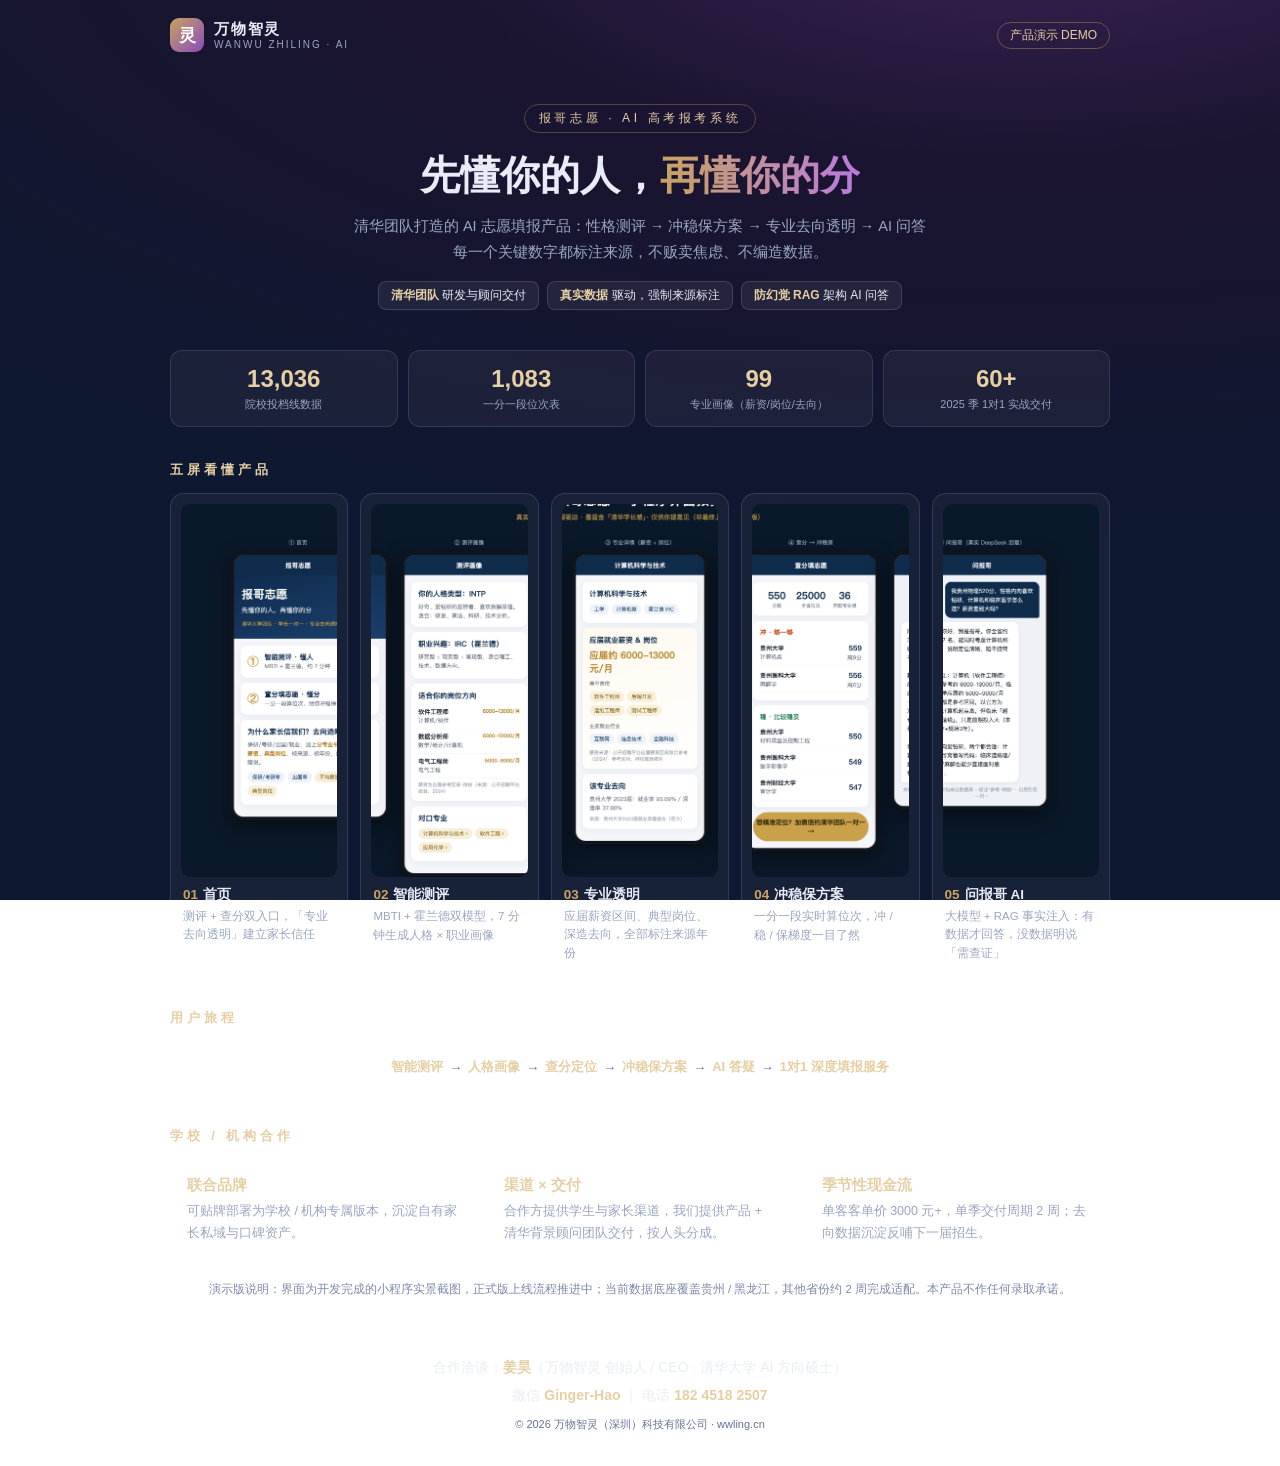
==== baoge/index.html @ a4bbc77d "Add Baoge Zhiyuan product demo page for partner showcase Co-authored-by: Cursor <cursoragent@cursor." ====
<!DOCTYPE html>
<html lang="zh-CN">
<head>
<meta charset="UTF-8">
<meta name="viewport" content="width=device-width, initial-scale=1.0">
<title>报哥志愿 · AI 高考志愿填报系统 — 万物智灵</title>
<meta name="description" content="清华团队打造的 AI 高考志愿填报系统：智能测评 + 冲稳保方案 + 专业去向透明 + AI 问答。真实数据驱动，防幻觉 RAG 架构。">
<style>
  :root{--ink:#0e1830;--navy:#13203a;--purple:#6b2d8f;--gold:#c9a35f;--gold-l:#e6cfa3;--txt:#e9ecf6;--mut:#9aa6c0;}
  *{margin:0;padding:0;box-sizing:border-box;}
  body{font-family:"PingFang SC","Hiragino Sans GB","Microsoft YaHei",sans-serif;background:
    radial-gradient(120% 70% at 80% -10%,#3b2354 0%,#1b1430 40%,#0e1830 100%) fixed;color:var(--txt);}
  .wrap{max-width:980px;margin:0 auto;padding:0 20px;}
  header{display:flex;align-items:center;justify-content:space-between;padding:18px 0;}
  .logo{display:flex;align-items:center;gap:10px;}
  .mark{width:34px;height:34px;border-radius:9px;background:linear-gradient(135deg,var(--gold),#8a4bbb);
    display:flex;align-items:center;justify-content:center;font-weight:900;color:#fff;font-size:17px;}
  .lt{font-weight:800;letter-spacing:.12em;font-size:15px;}
  .lt small{display:block;color:var(--mut);font-weight:400;font-size:10px;letter-spacing:.2em;}
  .pill{font-size:12px;color:var(--gold-l);border:1px solid #c9a35f66;padding:4px 12px;border-radius:99px;}

  .hero{text-align:center;padding:34px 0 10px;}
  .hero .tag{display:inline-block;font-size:12px;letter-spacing:.3em;color:var(--gold-l);border:1px solid #c9a35f55;
    padding:5px 14px;border-radius:99px;margin-bottom:16px;}
  h1{font-size:clamp(26px,6vw,40px);font-weight:900;line-height:1.3;}
  h1 .em{background:linear-gradient(90deg,var(--gold),#b87ae0);-webkit-background-clip:text;background-clip:text;color:transparent;}
  .sub{color:var(--mut);margin-top:12px;font-size:14.5px;line-height:1.8;}
  .badges{display:flex;gap:8px;justify-content:center;flex-wrap:wrap;margin-top:16px;}
  .badge{font-size:12px;background:#ffffff10;border:1px solid #ffffff22;padding:5px 12px;border-radius:8px;}
  .badge b{color:var(--gold-l);}

  .stats{display:grid;grid-template-columns:repeat(4,1fr);gap:10px;margin:30px 0 8px;}
  .stat{background:#ffffff0c;border:1px solid #ffffff1c;border-radius:12px;padding:14px 8px;text-align:center;}
  .stat .n{font-size:clamp(17px,3.4vw,24px);font-weight:900;color:var(--gold-l);}
  .stat .t{font-size:11px;color:var(--mut);margin-top:4px;}
  @media(max-width:560px){.stats{grid-template-columns:repeat(2,1fr);}}

  .sec{margin:34px 0 14px;font-size:13px;letter-spacing:.3em;color:var(--gold-l);font-weight:700;}
  .screens{display:grid;grid-template-columns:repeat(5,1fr);gap:12px;}
  @media(max-width:860px){.screens{display:flex;overflow-x:auto;scroll-snap-type:x mandatory;padding-bottom:10px;}
    .scr{min-width:62vw;scroll-snap-align:center;}}
  .scr{background:#ffffff0a;border:1px solid #ffffff1e;border-radius:14px;padding:10px;}
  .scr img{width:100%;border-radius:9px;display:block;}
  .scr h5{font-size:13.5px;font-weight:800;margin:9px 2px 3px;}
  .scr h5 i{font-style:normal;color:var(--gold);margin-right:5px;}
  .scr p{font-size:11.5px;color:var(--mut);line-height:1.6;padding:0 2px 2px;}

  .flow{background:#ffffff0a;border:1px solid #ffffff1e;border-radius:14px;padding:16px;
    display:flex;flex-wrap:wrap;gap:6px;align-items:center;justify-content:center;font-size:13px;}
  .flow b{color:var(--gold-l);font-weight:700;}
  .flow .ar{color:#67729a;}

  .coop{display:grid;grid-template-columns:repeat(3,1fr);gap:12px;}
  @media(max-width:680px){.coop{grid-template-columns:1fr;}}
  .cp{background:linear-gradient(160deg,#ffffff10,#ffffff05);border:1px solid #ffffff1e;border-radius:14px;padding:16px;}
  .cp h5{font-size:14.5px;font-weight:800;color:var(--gold-l);margin-bottom:6px;}
  .cp p{font-size:12.5px;color:var(--mut);line-height:1.75;}

  .note{font-size:11.5px;color:#7d89aa;line-height:1.7;margin-top:18px;text-align:center;}
  footer{margin-top:30px;border-top:1px solid #ffffff1a;padding:22px 0 34px;text-align:center;}
  footer .c{font-size:14px;line-height:2;color:var(--txt);}
  footer .c b{color:var(--gold-l);}
  footer .tiny{font-size:11px;color:#67729a;margin-top:8px;}
</style>
</head>
<body>
<div class="wrap">
  <header>
    <div class="logo">
      <div class="mark">灵</div>
      <div class="lt">万物智灵<small>WANWU ZHILING · AI</small></div>
    </div>
    <div class="pill">产品演示 DEMO</div>
  </header>

  <div class="hero">
    <div class="tag">报哥志愿 · AI 高考报考系统</div>
    <h1>先懂你的人，<span class="em">再懂你的分</span></h1>
    <div class="sub">清华团队打造的 AI 志愿填报产品：性格测评 → 冲稳保方案 → 专业去向透明 → AI 问答<br>每一个关键数字都标注来源，不贩卖焦虑、不编造数据。</div>
    <div class="badges">
      <div class="badge"><b>清华团队</b> 研发与顾问交付</div>
      <div class="badge"><b>真实数据</b> 驱动，强制来源标注</div>
      <div class="badge"><b>防幻觉 RAG</b> 架构 AI 问答</div>
    </div>
  </div>

  <div class="stats">
    <div class="stat"><div class="n">13,036</div><div class="t">院校投档线数据</div></div>
    <div class="stat"><div class="n">1,083</div><div class="t">一分一段位次表</div></div>
    <div class="stat"><div class="n">99</div><div class="t">专业画像（薪资/岗位/去向）</div></div>
    <div class="stat"><div class="n">60+</div><div class="t">2025 季 1对1 实战交付</div></div>
  </div>

  <div class="sec">五屏看懂产品</div>
  <div class="screens">
    <div class="scr"><img src="img/home.png" alt="首页"><h5><i>01</i>首页</h5><p>测评 + 查分双入口，「专业去向透明」建立家长信任</p></div>
    <div class="scr"><img src="img/assess.png" alt="智能测评"><h5><i>02</i>智能测评</h5><p>MBTI + 霍兰德双模型，7 分钟生成人格 × 职业画像</p></div>
    <div class="scr"><img src="img/major.png" alt="专业详情"><h5><i>03</i>专业透明</h5><p>应届薪资区间、典型岗位、深造去向，全部标注来源年份</p></div>
    <div class="scr"><img src="img/match.png" alt="冲稳保"><h5><i>04</i>冲稳保方案</h5><p>一分一段实时算位次，冲 / 稳 / 保梯度一目了然</p></div>
    <div class="scr"><img src="img/chat.png" alt="AI问报哥"><h5><i>05</i>问报哥 AI</h5><p>大模型 + RAG 事实注入：有数据才回答，没数据明说「需查证」</p></div>
  </div>

  <div class="sec">用户旅程</div>
  <div class="flow">
    <b>智能测评</b><span class="ar">→</span><b>人格画像</b><span class="ar">→</span><b>查分定位</b><span class="ar">→</span><b>冲稳保方案</b><span class="ar">→</span><b>AI 答疑</b><span class="ar">→</span><b>1对1 深度填报服务</b>
  </div>

  <div class="sec">学校 / 机构合作</div>
  <div class="coop">
    <div class="cp"><h5>联合品牌</h5><p>可贴牌部署为学校 / 机构专属版本，沉淀自有家长私域与口碑资产。</p></div>
    <div class="cp"><h5>渠道 × 交付</h5><p>合作方提供学生与家长渠道，我们提供产品 + 清华背景顾问团队交付，按人头分成。</p></div>
    <div class="cp"><h5>季节性现金流</h5><p>单客客单价 3000 元+，单季交付周期 2 周；去向数据沉淀反哺下一届招生。</p></div>
  </div>

  <div class="note">演示版说明：界面为开发完成的小程序实景截图，正式版上线流程推进中；当前数据底座覆盖贵州 / 黑龙江，其他省份约 2 周完成适配。本产品不作任何录取承诺。</div>

  <footer>
    <div class="c">合作洽谈：<b>姜昊</b>（万物智灵 创始人 / CEO · 清华大学 AI 方向硕士）<br>微信 <b>Ginger-Hao</b> ｜ 电话 <b>182 4518 2507</b></div>
    <div class="tiny">© 2026 万物智灵（深圳）科技有限公司 · wwling.cn</div>
  </footer>
</div>
</body>
</html>
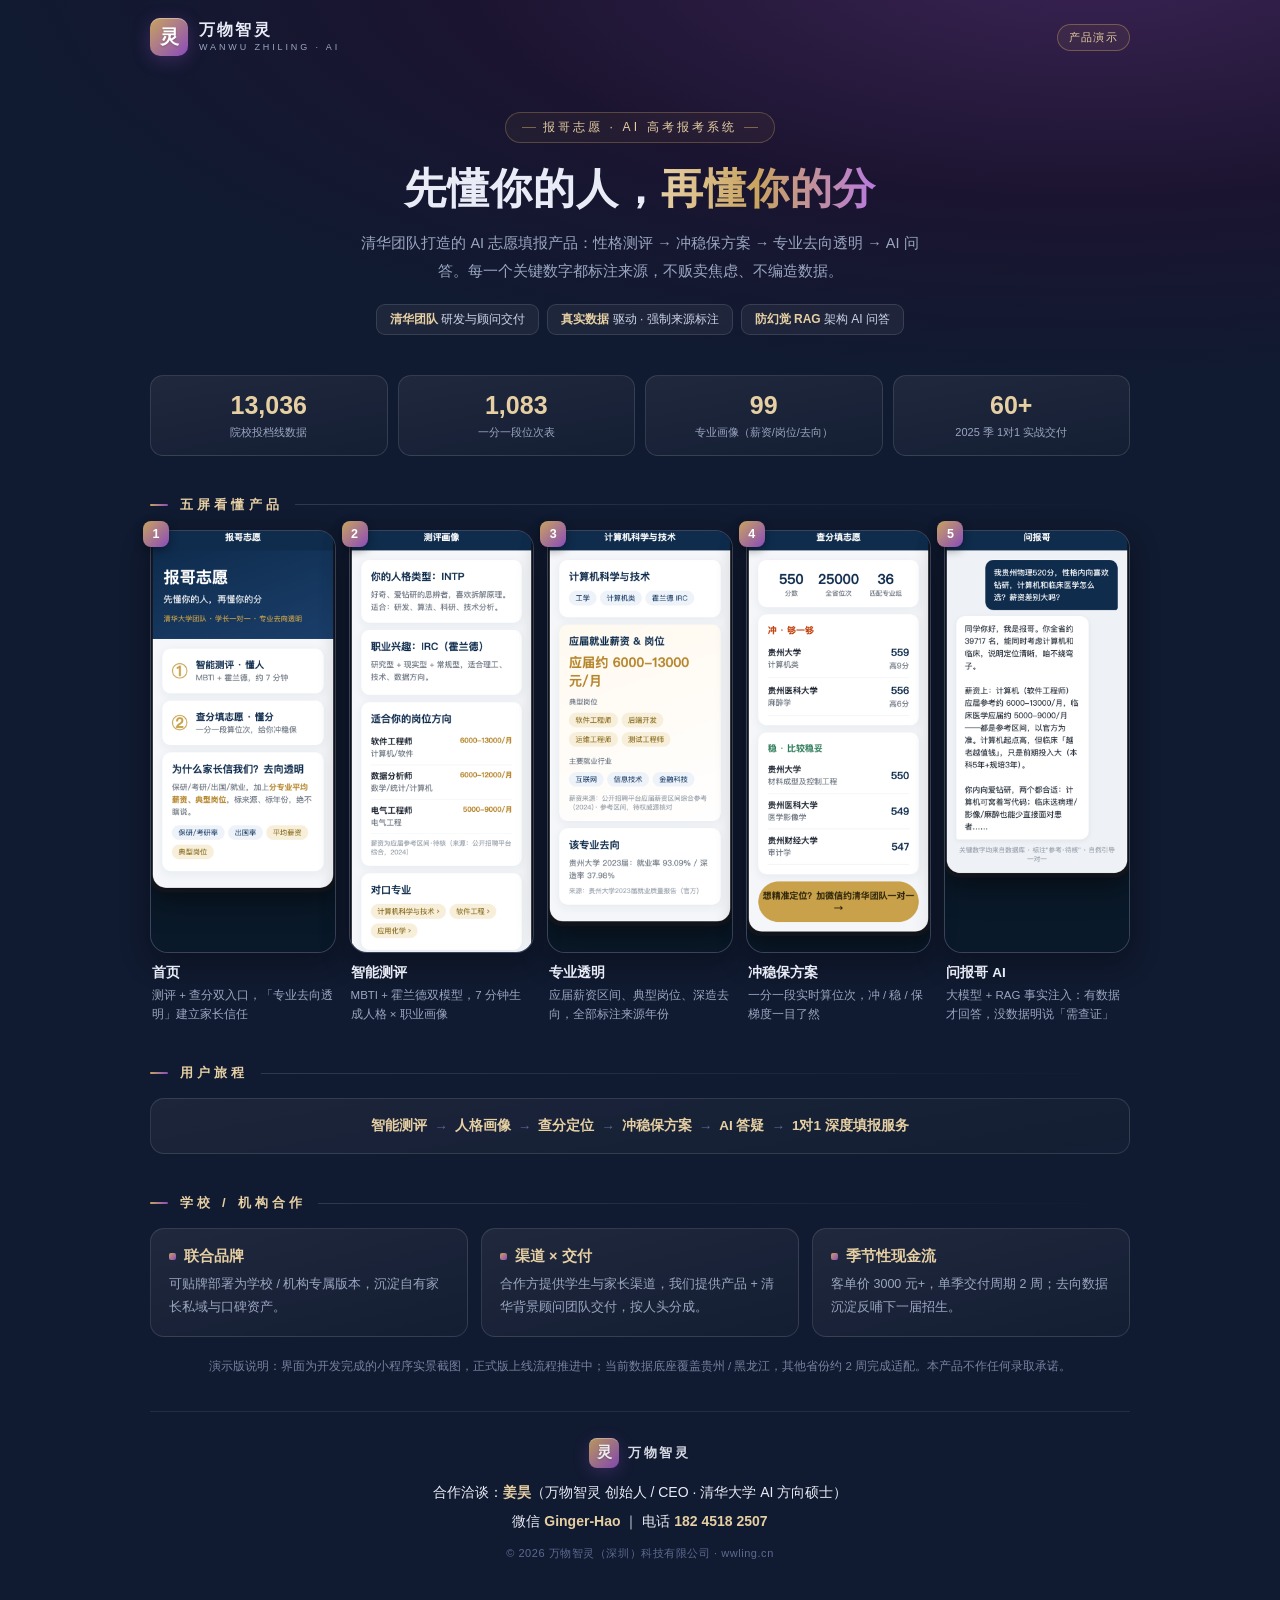
==== commit d94e3fac: "Fix demo page: precise phone-screen crops, refined branding, share card, og tags Co-authored-by: Cur" ====
--- a/baoge/index.html
+++ b/baoge/index.html
@@ -5,81 +5,107 @@
 <meta name="viewport" content="width=device-width, initial-scale=1.0">
 <title>报哥志愿 · AI 高考志愿填报系统 — 万物智灵</title>
 <meta name="description" content="清华团队打造的 AI 高考志愿填报系统：智能测评 + 冲稳保方案 + 专业去向透明 + AI 问答。真实数据驱动，防幻觉 RAG 架构。">
+<meta property="og:title" content="报哥志愿 · AI 高考志愿填报系统">
+<meta property="og:description" content="先懂你的人，再懂你的分。清华团队打造：智能测评 + 冲稳保 + 专业去向透明 + AI 问答。">
+<meta property="og:image" content="http://wwling.cn/baoge/img/share.png">
+<meta property="og:type" content="website">
+<meta itemprop="name" content="报哥志愿 · AI 高考志愿填报系统">
+<meta itemprop="image" content="http://wwling.cn/baoge/img/share.png">
+<link rel="icon" href="data:image/svg+xml,%3Csvg xmlns='http://www.w3.org/2000/svg' viewBox='0 0 64 64'%3E%3Cdefs%3E%3ClinearGradient id='g' x1='0' y1='0' x2='1' y2='1'%3E%3Cstop offset='0' stop-color='%23c9a35f'/%3E%3Cstop offset='1' stop-color='%238a4bbb'/%3E%3C/linearGradient%3E%3C/defs%3E%3Crect width='64' height='64' rx='14' fill='url(%23g)'/%3E%3Ctext x='32' y='42' font-size='32' text-anchor='middle' fill='%23fff' font-family='PingFang SC' font-weight='bold'%3E灵%3C/text%3E%3C/svg%3E">
 <style>
-  :root{--ink:#0e1830;--navy:#13203a;--purple:#6b2d8f;--gold:#c9a35f;--gold-l:#e6cfa3;--txt:#e9ecf6;--mut:#9aa6c0;}
+  :root{--ink:#0e1830;--purple:#6b2d8f;--gold:#c9a35f;--gold-l:#e6cfa3;--txt:#e9ecf6;--mut:#9aa6c0;--line:#ffffff1e;}
   *{margin:0;padding:0;box-sizing:border-box;}
-  body{font-family:"PingFang SC","Hiragino Sans GB","Microsoft YaHei",sans-serif;background:
-    radial-gradient(120% 70% at 80% -10%,#3b2354 0%,#1b1430 40%,#0e1830 100%) fixed;color:var(--txt);}
-  .wrap{max-width:980px;margin:0 auto;padding:0 20px;}
-  header{display:flex;align-items:center;justify-content:space-between;padding:18px 0;}
-  .logo{display:flex;align-items:center;gap:10px;}
-  .mark{width:34px;height:34px;border-radius:9px;background:linear-gradient(135deg,var(--gold),#8a4bbb);
-    display:flex;align-items:center;justify-content:center;font-weight:900;color:#fff;font-size:17px;}
-  .lt{font-weight:800;letter-spacing:.12em;font-size:15px;}
-  .lt small{display:block;color:var(--mut);font-weight:400;font-size:10px;letter-spacing:.2em;}
-  .pill{font-size:12px;color:var(--gold-l);border:1px solid #c9a35f66;padding:4px 12px;border-radius:99px;}
+  html{scroll-behavior:smooth;}
+  body{font-family:"PingFang SC","Hiragino Sans GB","Microsoft YaHei",sans-serif;color:var(--txt);
+    background:#101a30;background-image:radial-gradient(110% 60% at 85% -5%,#3b2354 0%,#1b1430 45%,#101a30 78%),
+    radial-gradient(60% 40% at 0% 100%,#1c2a4d55 0%,transparent 70%);background-attachment:fixed;}
+  .wrap{max-width:1020px;margin:0 auto;padding:0 20px;}
 
-  .hero{text-align:center;padding:34px 0 10px;}
-  .hero .tag{display:inline-block;font-size:12px;letter-spacing:.3em;color:var(--gold-l);border:1px solid #c9a35f55;
-    padding:5px 14px;border-radius:99px;margin-bottom:16px;}
-  h1{font-size:clamp(26px,6vw,40px);font-weight:900;line-height:1.3;}
-  h1 .em{background:linear-gradient(90deg,var(--gold),#b87ae0);-webkit-background-clip:text;background-clip:text;color:transparent;}
-  .sub{color:var(--mut);margin-top:12px;font-size:14.5px;line-height:1.8;}
-  .badges{display:flex;gap:8px;justify-content:center;flex-wrap:wrap;margin-top:16px;}
-  .badge{font-size:12px;background:#ffffff10;border:1px solid #ffffff22;padding:5px 12px;border-radius:8px;}
-  .badge b{color:var(--gold-l);}
+  header{display:flex;align-items:center;justify-content:space-between;padding:18px 0 14px;gap:10px;}
+  .logo{display:flex;align-items:center;gap:11px;min-width:0;}
+  .mark{width:38px;height:38px;border-radius:10px;flex:none;background:linear-gradient(135deg,var(--gold),#8a4bbb);
+    box-shadow:0 4px 18px #8a4bbb55, inset 0 1px 0 #ffffff55;display:flex;align-items:center;justify-content:center;}
+  .mark span{font-weight:900;color:#fff;font-size:19px;text-shadow:0 1px 2px #00000033;}
+  .lt{font-weight:800;letter-spacing:.14em;font-size:15.5px;line-height:1.2;white-space:nowrap;}
+  .lt small{display:block;color:var(--mut);font-weight:500;font-size:9px;letter-spacing:.32em;margin-top:2px;}
+  .pill{flex:none;font-size:11px;color:var(--gold-l);border:1px solid #c9a35f66;background:#c9a35f14;
+    padding:5px 11px;border-radius:99px;letter-spacing:.12em;white-space:nowrap;}
 
-  .stats{display:grid;grid-template-columns:repeat(4,1fr);gap:10px;margin:30px 0 8px;}
-  .stat{background:#ffffff0c;border:1px solid #ffffff1c;border-radius:12px;padding:14px 8px;text-align:center;}
-  .stat .n{font-size:clamp(17px,3.4vw,24px);font-weight:900;color:var(--gold-l);}
-  .stat .t{font-size:11px;color:var(--mut);margin-top:4px;}
+  .hero{text-align:center;padding:42px 0 8px;}
+  .hero .tag{display:inline-flex;align-items:center;gap:7px;font-size:12px;letter-spacing:.26em;color:var(--gold-l);
+    border:1px solid #c9a35f50;background:#c9a35f0f;padding:6px 16px;border-radius:99px;margin-bottom:18px;}
+  .hero .tag::before,.hero .tag::after{content:"";width:14px;height:1px;background:#c9a35f88;}
+  h1{font-size:clamp(27px,6vw,42px);font-weight:900;line-height:1.32;letter-spacing:.02em;}
+  h1 .em{background:linear-gradient(92deg,#e6cfa3,#c9a35f 45%,#b87ae0);-webkit-background-clip:text;background-clip:text;color:transparent;}
+  .sub{color:var(--mut);margin:14px auto 0;font-size:14.5px;line-height:1.9;max-width:560px;}
+  .badges{display:flex;gap:8px;justify-content:center;flex-wrap:wrap;margin-top:18px;}
+  .badge{font-size:12px;background:#ffffff0e;border:1px solid var(--line);padding:6px 13px;border-radius:9px;color:#cdd5ea;}
+  .badge b{color:var(--gold-l);font-weight:700;}
+
+  .stats{display:grid;grid-template-columns:repeat(4,1fr);gap:10px;margin:32px 0 6px;}
+  .stat{background:linear-gradient(170deg,#ffffff10,#ffffff06);border:1px solid var(--line);border-radius:13px;padding:15px 8px;text-align:center;}
+  .stat .n{font-size:clamp(17px,3.4vw,25px);font-weight:900;color:var(--gold-l);font-variant-numeric:tabular-nums;}
+  .stat .t{font-size:11px;color:var(--mut);margin-top:5px;}
   @media(max-width:560px){.stats{grid-template-columns:repeat(2,1fr);}}
 
-  .sec{margin:34px 0 14px;font-size:13px;letter-spacing:.3em;color:var(--gold-l);font-weight:700;}
-  .screens{display:grid;grid-template-columns:repeat(5,1fr);gap:12px;}
-  @media(max-width:860px){.screens{display:flex;overflow-x:auto;scroll-snap-type:x mandatory;padding-bottom:10px;}
-    .scr{min-width:62vw;scroll-snap-align:center;}}
-  .scr{background:#ffffff0a;border:1px solid #ffffff1e;border-radius:14px;padding:10px;}
-  .scr img{width:100%;border-radius:9px;display:block;}
-  .scr h5{font-size:13.5px;font-weight:800;margin:9px 2px 3px;}
-  .scr h5 i{font-style:normal;color:var(--gold);margin-right:5px;}
-  .scr p{font-size:11.5px;color:var(--mut);line-height:1.6;padding:0 2px 2px;}
+  .sec{display:flex;align-items:center;gap:12px;margin:40px 0 16px;}
+  .sec h3{font-size:13px;letter-spacing:.32em;color:var(--gold-l);font-weight:800;white-space:nowrap;}
+  .sec::before{content:"";width:18px;height:2px;background:linear-gradient(90deg,var(--gold),#8a4bbb);border-radius:2px;}
+  .sec::after{content:"";flex:1;height:1px;background:linear-gradient(90deg,#ffffff22,transparent);}
 
-  .flow{background:#ffffff0a;border:1px solid #ffffff1e;border-radius:14px;padding:16px;
-    display:flex;flex-wrap:wrap;gap:6px;align-items:center;justify-content:center;font-size:13px;}
+  .screens{display:grid;grid-template-columns:repeat(5,1fr);gap:13px;}
+  @media(max-width:880px){.screens{display:flex;overflow-x:auto;scroll-snap-type:x mandatory;padding:2px 2px 12px;
+    -webkit-overflow-scrolling:touch;}
+    .scr{min-width:58vw;scroll-snap-align:center;}}
+  .scr{position:relative;}
+  .scr .ph{border-radius:18px;overflow:hidden;border:1px solid #ffffff26;box-shadow:0 10px 30px #00000055;background:#16223e;}
+  .scr .ph img{width:100%;display:block;}
+  .scr .no{position:absolute;top:-9px;left:-7px;z-index:2;width:26px;height:26px;border-radius:8px;
+    background:linear-gradient(135deg,var(--gold),#8a4bbb);color:#fff;font-size:12.5px;font-weight:900;
+    display:flex;align-items:center;justify-content:center;box-shadow:0 3px 10px #00000066;}
+  .scr h5{font-size:13.5px;font-weight:800;margin:11px 2px 4px;}
+  .scr p{font-size:11.5px;color:var(--mut);line-height:1.65;padding:0 2px;}
+
+  .flow{background:linear-gradient(170deg,#ffffff0d,#ffffff05);border:1px solid var(--line);border-radius:14px;padding:18px 16px;
+    display:flex;flex-wrap:wrap;gap:7px;align-items:center;justify-content:center;font-size:13.5px;}
   .flow b{color:var(--gold-l);font-weight:700;}
-  .flow .ar{color:#67729a;}
+  .flow .ar{color:#5d6a92;}
 
-  .coop{display:grid;grid-template-columns:repeat(3,1fr);gap:12px;}
+  .coop{display:grid;grid-template-columns:repeat(3,1fr);gap:13px;}
   @media(max-width:680px){.coop{grid-template-columns:1fr;}}
-  .cp{background:linear-gradient(160deg,#ffffff10,#ffffff05);border:1px solid #ffffff1e;border-radius:14px;padding:16px;}
-  .cp h5{font-size:14.5px;font-weight:800;color:var(--gold-l);margin-bottom:6px;}
-  .cp p{font-size:12.5px;color:var(--mut);line-height:1.75;}
+  .cp{background:linear-gradient(165deg,#ffffff10,#ffffff05);border:1px solid var(--line);border-radius:14px;padding:18px;}
+  .cp h5{font-size:14.5px;font-weight:800;color:var(--gold-l);margin-bottom:7px;display:flex;align-items:center;gap:8px;}
+  .cp h5::before{content:"";width:7px;height:7px;border-radius:2px;background:linear-gradient(135deg,var(--gold),#8a4bbb);}
+  .cp p{font-size:12.5px;color:var(--mut);line-height:1.8;}
 
-  .note{font-size:11.5px;color:#7d89aa;line-height:1.7;margin-top:18px;text-align:center;}
-  footer{margin-top:30px;border-top:1px solid #ffffff1a;padding:22px 0 34px;text-align:center;}
-  footer .c{font-size:14px;line-height:2;color:var(--txt);}
+  .note{font-size:11.5px;color:#76829f;line-height:1.7;margin-top:20px;text-align:center;}
+  footer{margin-top:34px;border-top:1px solid #ffffff14;padding:26px 0 40px;text-align:center;}
+  footer .c{font-size:14px;line-height:2.1;}
   footer .c b{color:var(--gold-l);}
-  footer .tiny{font-size:11px;color:#67729a;margin-top:8px;}
+  footer .brand{display:flex;align-items:center;justify-content:center;gap:9px;margin-bottom:10px;opacity:.92;}
+  footer .brand .mark{width:30px;height:30px;border-radius:8px;}
+  footer .brand .mark span{font-size:15px;}
+  footer .brand .bn{font-size:13px;font-weight:800;letter-spacing:.2em;}
+  footer .tiny{font-size:11px;color:#5d6a92;margin-top:10px;letter-spacing:.05em;}
 </style>
 </head>
 <body>
 <div class="wrap">
   <header>
     <div class="logo">
-      <div class="mark">灵</div>
+      <div class="mark"><span>灵</span></div>
       <div class="lt">万物智灵<small>WANWU ZHILING · AI</small></div>
     </div>
-    <div class="pill">产品演示 DEMO</div>
+    <div class="pill">产品演示</div>
   </header>
 
   <div class="hero">
     <div class="tag">报哥志愿 · AI 高考报考系统</div>
     <h1>先懂你的人，<span class="em">再懂你的分</span></h1>
-    <div class="sub">清华团队打造的 AI 志愿填报产品：性格测评 → 冲稳保方案 → 专业去向透明 → AI 问答<br>每一个关键数字都标注来源，不贩卖焦虑、不编造数据。</div>
+    <div class="sub">清华团队打造的 AI 志愿填报产品：性格测评 → 冲稳保方案 → 专业去向透明 → AI 问答。每一个关键数字都标注来源，不贩卖焦虑、不编造数据。</div>
     <div class="badges">
       <div class="badge"><b>清华团队</b> 研发与顾问交付</div>
-      <div class="badge"><b>真实数据</b> 驱动，强制来源标注</div>
+      <div class="badge"><b>真实数据</b> 驱动 · 强制来源标注</div>
       <div class="badge"><b>防幻觉 RAG</b> 架构 AI 问答</div>
     </div>
   </div>
@@ -91,30 +117,31 @@
     <div class="stat"><div class="n">60+</div><div class="t">2025 季 1对1 实战交付</div></div>
   </div>
 
-  <div class="sec">五屏看懂产品</div>
+  <div class="sec"><h3>五屏看懂产品</h3></div>
   <div class="screens">
-    <div class="scr"><img src="img/home.png" alt="首页"><h5><i>01</i>首页</h5><p>测评 + 查分双入口，「专业去向透明」建立家长信任</p></div>
-    <div class="scr"><img src="img/assess.png" alt="智能测评"><h5><i>02</i>智能测评</h5><p>MBTI + 霍兰德双模型，7 分钟生成人格 × 职业画像</p></div>
-    <div class="scr"><img src="img/major.png" alt="专业详情"><h5><i>03</i>专业透明</h5><p>应届薪资区间、典型岗位、深造去向，全部标注来源年份</p></div>
-    <div class="scr"><img src="img/match.png" alt="冲稳保"><h5><i>04</i>冲稳保方案</h5><p>一分一段实时算位次，冲 / 稳 / 保梯度一目了然</p></div>
-    <div class="scr"><img src="img/chat.png" alt="AI问报哥"><h5><i>05</i>问报哥 AI</h5><p>大模型 + RAG 事实注入：有数据才回答，没数据明说「需查证」</p></div>
+    <div class="scr"><div class="no">1</div><div class="ph"><img src="img/home.png" alt="首页"></div><h5>首页</h5><p>测评 + 查分双入口，「专业去向透明」建立家长信任</p></div>
+    <div class="scr"><div class="no">2</div><div class="ph"><img src="img/assess.png" alt="智能测评"></div><h5>智能测评</h5><p>MBTI + 霍兰德双模型，7 分钟生成人格 × 职业画像</p></div>
+    <div class="scr"><div class="no">3</div><div class="ph"><img src="img/major.png" alt="专业详情"></div><h5>专业透明</h5><p>应届薪资区间、典型岗位、深造去向，全部标注来源年份</p></div>
+    <div class="scr"><div class="no">4</div><div class="ph"><img src="img/match.png" alt="冲稳保"></div><h5>冲稳保方案</h5><p>一分一段实时算位次，冲 / 稳 / 保梯度一目了然</p></div>
+    <div class="scr"><div class="no">5</div><div class="ph"><img src="img/chat.png" alt="AI问报哥"></div><h5>问报哥 AI</h5><p>大模型 + RAG 事实注入：有数据才回答，没数据明说「需查证」</p></div>
   </div>
 
-  <div class="sec">用户旅程</div>
+  <div class="sec"><h3>用户旅程</h3></div>
   <div class="flow">
     <b>智能测评</b><span class="ar">→</span><b>人格画像</b><span class="ar">→</span><b>查分定位</b><span class="ar">→</span><b>冲稳保方案</b><span class="ar">→</span><b>AI 答疑</b><span class="ar">→</span><b>1对1 深度填报服务</b>
   </div>
 
-  <div class="sec">学校 / 机构合作</div>
+  <div class="sec"><h3>学校 / 机构合作</h3></div>
   <div class="coop">
     <div class="cp"><h5>联合品牌</h5><p>可贴牌部署为学校 / 机构专属版本，沉淀自有家长私域与口碑资产。</p></div>
     <div class="cp"><h5>渠道 × 交付</h5><p>合作方提供学生与家长渠道，我们提供产品 + 清华背景顾问团队交付，按人头分成。</p></div>
-    <div class="cp"><h5>季节性现金流</h5><p>单客客单价 3000 元+，单季交付周期 2 周；去向数据沉淀反哺下一届招生。</p></div>
+    <div class="cp"><h5>季节性现金流</h5><p>客单价 3000 元+，单季交付周期 2 周；去向数据沉淀反哺下一届招生。</p></div>
   </div>
 
   <div class="note">演示版说明：界面为开发完成的小程序实景截图，正式版上线流程推进中；当前数据底座覆盖贵州 / 黑龙江，其他省份约 2 周完成适配。本产品不作任何录取承诺。</div>
 
   <footer>
+    <div class="brand"><div class="mark"><span>灵</span></div><div class="bn">万物智灵</div></div>
     <div class="c">合作洽谈：<b>姜昊</b>（万物智灵 创始人 / CEO · 清华大学 AI 方向硕士）<br>微信 <b>Ginger-Hao</b> ｜ 电话 <b>182 4518 2507</b></div>
     <div class="tiny">© 2026 万物智灵（深圳）科技有限公司 · wwling.cn</div>
   </footer>
